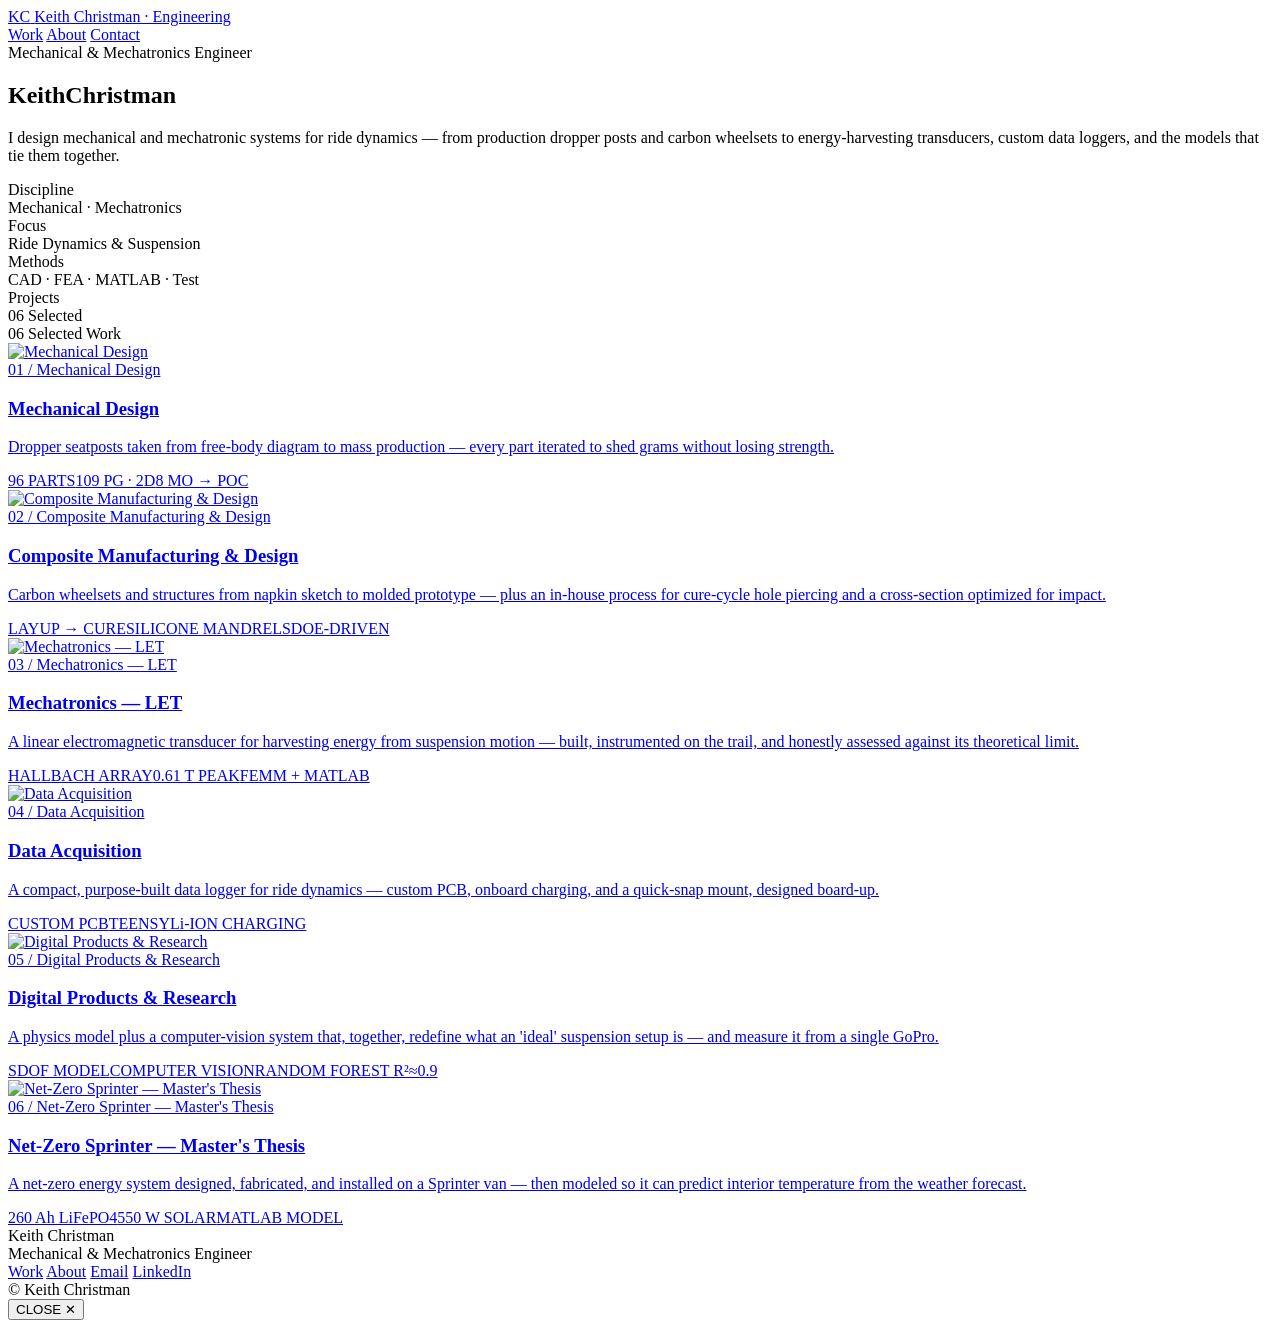
==== index.html @ a3cd7d82 "Add files via upload" ====
<!doctype html>
<html lang="en">
<head>
<meta charset="utf-8">
<meta name="viewport" content="width=device-width, initial-scale=1">
<script>document.documentElement.classList.add('js')</script>
<title>Keith Christman — Mechanical &amp; Mechatronics Engineer</title>
<meta name="description" content="Engineering portfolio of Keith Christman: mechanical design, composites, mechatronics, data acquisition, and ride-dynamics research.">
<link rel="icon" href="favicon.svg" type="image/svg+xml">
<meta property="og:title" content="Keith Christman — Mechanical &amp; Mechatronics Engineer">
<meta property="og:description" content="Engineering portfolio of Keith Christman: mechanical design, composites, mechatronics, data acquisition, and ride-dynamics research.">
<meta property="og:type" content="website">
<link rel="preconnect" href="https://fonts.googleapis.com">
<link rel="preconnect" href="https://fonts.gstatic.com" crossorigin>
<link href="https://fonts.googleapis.com/css2?family=Archivo:wght@500;600;700;800&family=IBM+Plex+Mono:wght@400;500;600&family=IBM+Plex+Sans:wght@400;500;600&display=swap" rel="stylesheet">
<link rel="stylesheet" href="css/style.css">
</head>
<body>
<header class="nav"><div class="wrap">
  <a class="brand" href="index.html">
    <span class="mark">KC</span>
    <span class="who">Keith Christman · Engineering</span>
  </a>
  <nav class="nav-links">
    <a href="index.html#work">Work</a>
    <a href="about.html">About</a>
    <a href="mailto:keithschristman@gmail.com">Contact</a>
  </nav>
</div></header>
<main>
  <section class="hero"><div class="wrap">
    <span class="eyebrow">Mechanical &amp; Mechatronics Engineer</span>
    <h1>Keith<span class="l2">Christman</span></h1>
    <p class="thesis">I design mechanical and mechatronic systems for ride dynamics —
      from production dropper posts and carbon wheelsets to energy-harvesting transducers,
      custom data loggers, and the models that tie them together.</p>
    <div class="titleblock">
      <div class="cell"><div class="k">Discipline</div><div class="v">Mechanical · Mechatronics</div></div>
      <div class="cell"><div class="k">Focus</div><div class="v">Ride Dynamics &amp; Suspension</div></div>
      <div class="cell"><div class="k">Methods</div><div class="v">CAD · FEA · MATLAB · Test</div></div>
      <div class="cell"><div class="k">Projects</div><div class="v">06 Selected</div></div>
    </div>
  </div></section>

  <section class="work" id="work"><div class="wrap">
    <div class="dim ticked"><span class="lab"><span class="n">06</span> Selected Work</span></div>
    <div class="grid">
      <a class="card reveal" href="projects/mechanical-design.html">
        <div class="shot"><img src="images/mechanical-design/4-1.webp" alt="Mechanical Design" loading="lazy"></div>
        <div class="body">
          <span class="tag"><span class="n">01</span> / Mechanical Design</span>
          <h3>Mechanical Design</h3>
          <p class="desc">Dropper seatposts taken from free-body diagram to mass production — every part iterated to shed grams without losing strength.</p>
          <div class="stats"><span class="chip">96 PARTS</span><span class="chip">109 PG · 2D</span><span class="chip">8 MO → POC</span></div>
        </div>
      </a>
      <a class="card reveal" href="projects/composites.html">
        <div class="shot"><img src="images/composites/20150615_-brakethrough-media_a22y3850.webp" alt="Composite Manufacturing &amp; Design" loading="lazy"></div>
        <div class="body">
          <span class="tag"><span class="n">02</span> / Composite Manufacturing &amp; Design</span>
          <h3>Composite Manufacturing &amp; Design</h3>
          <p class="desc">Carbon wheelsets and structures from napkin sketch to molded prototype — plus an in-house process for cure-cycle hole piercing and a cross-section optimized for impact.</p>
          <div class="stats"><span class="chip">LAYUP → CURE</span><span class="chip">SILICONE MANDRELS</span><span class="chip">DOE-DRIVEN</span></div>
        </div>
      </a>
      <a class="card reveal" href="projects/mechatronics.html">
        <div class="shot"><img src="images/mechatronics/front.webp" alt="Mechatronics — LET" loading="lazy"></div>
        <div class="body">
          <span class="tag"><span class="n">03</span> / Mechatronics — LET</span>
          <h3>Mechatronics — LET</h3>
          <p class="desc">A linear electromagnetic transducer for harvesting energy from suspension motion — built, instrumented on the trail, and honestly assessed against its theoretical limit.</p>
          <div class="stats"><span class="chip">HALLBACH ARRAY</span><span class="chip">0.61 T PEAK</span><span class="chip">FEMM + MATLAB</span></div>
        </div>
      </a>
      <a class="card reveal" href="projects/data-acquisition.html">
        <div class="shot"><img src="images/data-acquisition/5.webp" alt="Data Acquisition" loading="lazy"></div>
        <div class="body">
          <span class="tag"><span class="n">04</span> / Data Acquisition</span>
          <h3>Data Acquisition</h3>
          <p class="desc">A compact, purpose-built data logger for ride dynamics — custom PCB, onboard charging, and a quick-snap mount, designed board-up.</p>
          <div class="stats"><span class="chip">CUSTOM PCB</span><span class="chip">TEENSY</span><span class="chip">Li-ION CHARGING</span></div>
        </div>
      </a>
      <a class="card reveal" href="projects/digital-products.html">
        <div class="shot"><img src="images/digital-products/cv-pose-tracking.webp" alt="Digital Products &amp; Research" loading="lazy"></div>
        <div class="body">
          <span class="tag"><span class="n">05</span> / Digital Products &amp; Research</span>
          <h3>Digital Products &amp; Research</h3>
          <p class="desc">A physics model plus a computer-vision system that, together, redefine what an &#x27;ideal&#x27; suspension setup is — and measure it from a single GoPro.</p>
          <div class="stats"><span class="chip">SDOF MODEL</span><span class="chip">COMPUTER VISION</span><span class="chip">RANDOM FOREST R²≈0.9</span></div>
        </div>
      </a>
      <a class="card reveal" href="projects/van-build.html">
        <div class="shot"><img src="images/van-build/img_20190921_190736.webp" alt="Net-Zero Sprinter — Master&#x27;s Thesis" loading="lazy"></div>
        <div class="body">
          <span class="tag"><span class="n">06</span> / Net-Zero Sprinter — Master&#x27;s Thesis</span>
          <h3>Net-Zero Sprinter — Master&#x27;s Thesis</h3>
          <p class="desc">A net-zero energy system designed, fabricated, and installed on a Sprinter van — then modeled so it can predict interior temperature from the weather forecast.</p>
          <div class="stats"><span class="chip">260 Ah LiFePO4</span><span class="chip">550 W SOLAR</span><span class="chip">MATLAB MODEL</span></div>
        </div>
      </a>
    </div>
  </div></section>
</main>
<footer><div class="wrap">
  <div>
    <div class="who">Keith Christman</div>
    <div class="meta">Mechanical &amp; Mechatronics Engineer</div>
  </div>
  <nav class="links">
    <a href="index.html#work">Work</a>
    <a href="about.html">About</a>
    <a href="mailto:keithschristman@gmail.com">Email</a>
    <a href="https://www.linkedin.com/in/keith-christman-300a68103">LinkedIn</a>
  </nav>
  <div class="meta">© <span id="yr"></span> Keith Christman</div>
</div></footer>
<div class="lb" id="lb" role="dialog" aria-modal="true" aria-label="Image viewer">
  <button class="x" id="lbx" aria-label="Close">CLOSE ✕</button>
  <img id="lbimg" alt="">
</div>
<script src="js/main.js"></script>
</body></html>
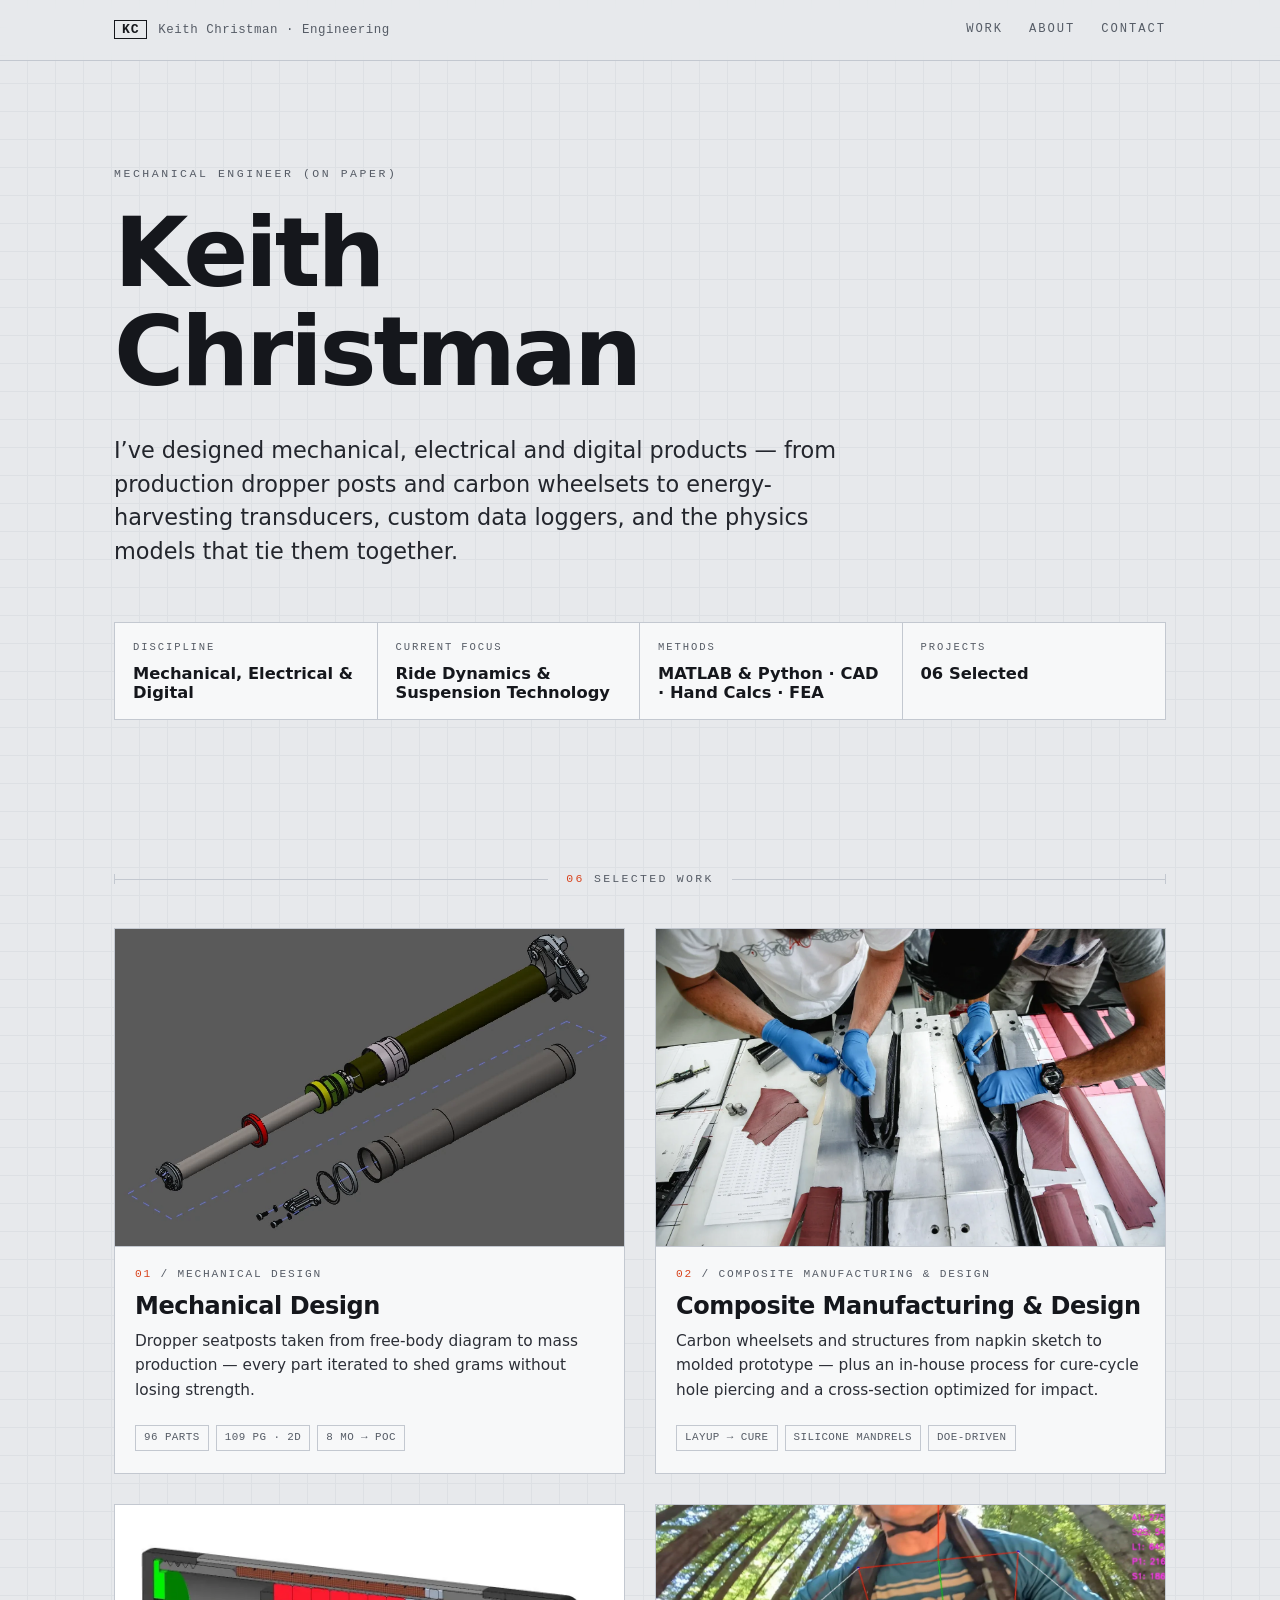
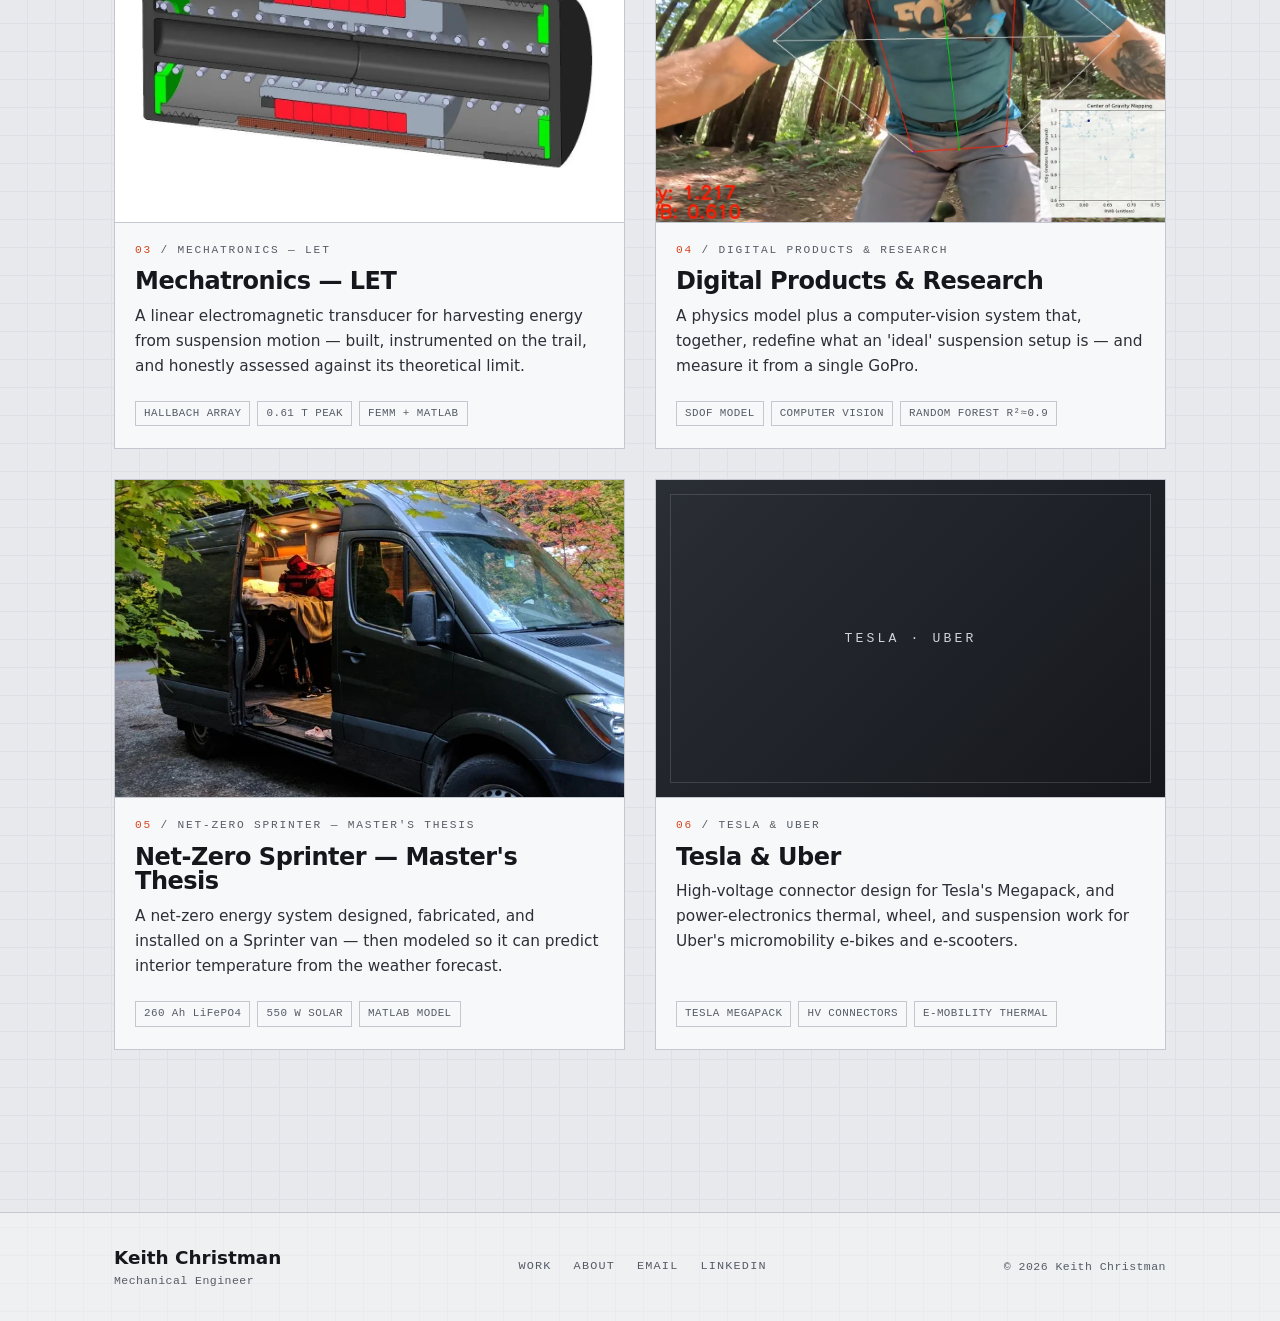
==== commit bf1a484a: "Add files via upload" ====
--- a/index.html
+++ b/index.html
@@ -4,10 +4,10 @@
 <meta charset="utf-8">
 <meta name="viewport" content="width=device-width, initial-scale=1">
 <script>document.documentElement.classList.add('js')</script>
-<title>Keith Christman — Mechanical &amp; Mechatronics Engineer</title>
+<title>Keith Christman — Mechanical Engineer</title>
 <meta name="description" content="Engineering portfolio of Keith Christman: mechanical design, composites, mechatronics, data acquisition, and ride-dynamics research.">
 <link rel="icon" href="favicon.svg" type="image/svg+xml">
-<meta property="og:title" content="Keith Christman — Mechanical &amp; Mechatronics Engineer">
+<meta property="og:title" content="Keith Christman — Mechanical Engineer">
 <meta property="og:description" content="Engineering portfolio of Keith Christman: mechanical design, composites, mechatronics, data acquisition, and ride-dynamics research.">
 <meta property="og:type" content="website">
 <link rel="preconnect" href="https://fonts.googleapis.com">
@@ -29,15 +29,15 @@
 </div></header>
 <main>
   <section class="hero"><div class="wrap">
-    <span class="eyebrow">Mechanical &amp; Mechatronics Engineer</span>
+    <span class="eyebrow">Mechanical Engineer (on paper)</span>
     <h1>Keith<span class="l2">Christman</span></h1>
-    <p class="thesis">I design mechanical and mechatronic systems for ride dynamics —
+    <p class="thesis">I&rsquo;ve designed mechanical, electrical and digital products &mdash;
       from production dropper posts and carbon wheelsets to energy-harvesting transducers,
-      custom data loggers, and the models that tie them together.</p>
+      custom data loggers, and the physics models that tie them together.</p>
     <div class="titleblock">
-      <div class="cell"><div class="k">Discipline</div><div class="v">Mechanical · Mechatronics</div></div>
-      <div class="cell"><div class="k">Focus</div><div class="v">Ride Dynamics &amp; Suspension</div></div>
-      <div class="cell"><div class="k">Methods</div><div class="v">CAD · FEA · MATLAB · Test</div></div>
+      <div class="cell"><div class="k">Discipline</div><div class="v">Mechanical, Electrical &amp; Digital</div></div>
+      <div class="cell"><div class="k">Current Focus</div><div class="v">Ride Dynamics &amp; Suspension Technology</div></div>
+      <div class="cell"><div class="k">Methods</div><div class="v">MATLAB &amp; Python · CAD · Hand Calcs · FEA</div></div>
       <div class="cell"><div class="k">Projects</div><div class="v">06 Selected</div></div>
     </div>
   </div></section>
@@ -72,19 +72,10 @@
           <div class="stats"><span class="chip">HALLBACH ARRAY</span><span class="chip">0.61 T PEAK</span><span class="chip">FEMM + MATLAB</span></div>
         </div>
       </a>
-      <a class="card reveal" href="projects/data-acquisition.html">
-        <div class="shot"><img src="images/data-acquisition/5.webp" alt="Data Acquisition" loading="lazy"></div>
-        <div class="body">
-          <span class="tag"><span class="n">04</span> / Data Acquisition</span>
-          <h3>Data Acquisition</h3>
-          <p class="desc">A compact, purpose-built data logger for ride dynamics — custom PCB, onboard charging, and a quick-snap mount, designed board-up.</p>
-          <div class="stats"><span class="chip">CUSTOM PCB</span><span class="chip">TEENSY</span><span class="chip">Li-ION CHARGING</span></div>
-        </div>
-      </a>
       <a class="card reveal" href="projects/digital-products.html">
         <div class="shot"><img src="images/digital-products/cv-pose-tracking.webp" alt="Digital Products &amp; Research" loading="lazy"></div>
         <div class="body">
-          <span class="tag"><span class="n">05</span> / Digital Products &amp; Research</span>
+          <span class="tag"><span class="n">04</span> / Digital Products &amp; Research</span>
           <h3>Digital Products &amp; Research</h3>
           <p class="desc">A physics model plus a computer-vision system that, together, redefine what an &#x27;ideal&#x27; suspension setup is — and measure it from a single GoPro.</p>
           <div class="stats"><span class="chip">SDOF MODEL</span><span class="chip">COMPUTER VISION</span><span class="chip">RANDOM FOREST R²≈0.9</span></div>
@@ -93,10 +84,19 @@
       <a class="card reveal" href="projects/van-build.html">
         <div class="shot"><img src="images/van-build/img_20190921_190736.webp" alt="Net-Zero Sprinter — Master&#x27;s Thesis" loading="lazy"></div>
         <div class="body">
-          <span class="tag"><span class="n">06</span> / Net-Zero Sprinter — Master&#x27;s Thesis</span>
+          <span class="tag"><span class="n">05</span> / Net-Zero Sprinter — Master&#x27;s Thesis</span>
           <h3>Net-Zero Sprinter — Master&#x27;s Thesis</h3>
           <p class="desc">A net-zero energy system designed, fabricated, and installed on a Sprinter van — then modeled so it can predict interior temperature from the weather forecast.</p>
           <div class="stats"><span class="chip">260 Ah LiFePO4</span><span class="chip">550 W SOLAR</span><span class="chip">MATLAB MODEL</span></div>
+        </div>
+      </a>
+      <a class="card reveal" href="projects/tesla-uber.html">
+        <div class="shot ph"><span class="lab">Tesla · Uber</span></div>
+        <div class="body">
+          <span class="tag"><span class="n">06</span> / Tesla &amp; Uber</span>
+          <h3>Tesla &amp; Uber</h3>
+          <p class="desc">High-voltage connector design for Tesla&#x27;s Megapack, and power-electronics thermal, wheel, and suspension work for Uber&#x27;s micromobility e-bikes and e-scooters.</p>
+          <div class="stats"><span class="chip">TESLA MEGAPACK</span><span class="chip">HV CONNECTORS</span><span class="chip">E-MOBILITY THERMAL</span></div>
         </div>
       </a>
     </div>
@@ -105,7 +105,7 @@
 <footer><div class="wrap">
   <div>
     <div class="who">Keith Christman</div>
-    <div class="meta">Mechanical &amp; Mechatronics Engineer</div>
+    <div class="meta">Mechanical Engineer</div>
   </div>
   <nav class="links">
     <a href="index.html#work">Work</a>
--- a/css/style.css
+++ b/css/style.css
@@ -0,0 +1,357 @@
+/* =========================================================================
+   Keith Christman — Engineering Portfolio
+   Visual language: technical drafting. Drafting-grid ground, hairline frames,
+   dimension-line dividers, monospace data callouts, a single anodized accent.
+   ========================================================================= */
+
+:root{
+  --bg:        #e7e9ec;   /* cool drafting-paper gray            */
+  --surface:   #f7f8f9;   /* near-white sheet                    */
+  --ink:       #15171c;   /* drafting ink (near-black)           */
+  --graphite:  #565c66;   /* secondary text / dimension lines    */
+  --line:      #c3c8d0;   /* hairlines                           */
+  --line-soft: #dde0e4;   /* faint grid lines                    */
+  --accent:    #d8451f;   /* anodized safety orange              */
+  --accent-dk: #b5350f;
+
+  --maxw: 1180px;
+  --gut: clamp(20px, 5vw, 64px);
+
+  --f-disp: "Archivo", system-ui, sans-serif;
+  --f-body: "IBM Plex Sans", system-ui, sans-serif;
+  --f-mono: "IBM Plex Mono", ui-monospace, monospace;
+
+  --ease: cubic-bezier(.22,.61,.36,1);
+}
+
+*{ box-sizing:border-box; }
+html{ -webkit-text-size-adjust:100%; scroll-behavior:smooth; }
+@media (prefers-reduced-motion: reduce){ html{ scroll-behavior:auto; } }
+
+body{
+  margin:0;
+  font-family:var(--f-body);
+  color:var(--ink);
+  background-color:var(--bg);
+  /* faint engineering grid */
+  background-image:
+    linear-gradient(var(--line-soft) 1px, transparent 1px),
+    linear-gradient(90deg, var(--line-soft) 1px, transparent 1px);
+  background-size: 28px 28px, 28px 28px;
+  background-position:-1px -1px;
+  font-size:17px;
+  line-height:1.62;
+  -webkit-font-smoothing:antialiased;
+  text-rendering:optimizeLegibility;
+}
+
+img{ max-width:100%; display:block; }
+a{ color:inherit; }
+
+/* ---- type ---------------------------------------------------------------- */
+h1,h2,h3{ font-family:var(--f-disp); font-weight:700; line-height:1.04;
+  letter-spacing:-.02em; margin:0; }
+p{ margin:0 0 1.1em; }
+.lede{ font-size:clamp(1.12rem,1.7vw,1.32rem); line-height:1.55; color:#23262d;
+  max-width:60ch; }
+
+.mono{ font-family:var(--f-mono); }
+.eyebrow{
+  font-family:var(--f-mono); font-size:.72rem; font-weight:500;
+  letter-spacing:.22em; text-transform:uppercase; color:var(--graphite);
+}
+.accent{ color:var(--accent); }
+
+/* ---- layout -------------------------------------------------------------- */
+.wrap{ max-width:var(--maxw); margin-inline:auto; padding-inline:var(--gut); }
+section{ position:relative; }
+
+/* dimension-line divider: hairline with vertical end ticks + centered label */
+.dim{
+  display:flex; align-items:center; gap:18px;
+  margin:0; padding-block:6px; color:var(--graphite);
+}
+.dim::before, .dim::after{
+  content:""; flex:1; height:10px;
+  background-image:
+    linear-gradient(var(--line),var(--line)),   /* horizontal rule */
+    linear-gradient(var(--line),var(--line));    /* end tick        */
+  background-size:100% 1px, 1px 10px;
+  background-repeat:no-repeat;
+}
+.dim::before{ background-position:center, left center; }
+.dim::after{  background-position:center, right center; }
+.dim .lab{
+  font-family:var(--f-mono); font-size:.72rem; letter-spacing:.2em;
+  text-transform:uppercase; white-space:nowrap; color:var(--graphite);
+}
+.dim .lab .n{ color:var(--accent); }
+/* left-weighted sub-dividers: short tick line, label, long line */
+.sub .dim::before{ flex:0 0 28px; }
+
+/* ---- top nav ------------------------------------------------------------- */
+.nav{
+  position:sticky; top:0; z-index:50;
+  background:rgba(231,233,236,.82);
+  backdrop-filter:saturate(140%) blur(8px);
+  border-bottom:1px solid var(--line);
+}
+.nav .wrap{ display:flex; align-items:center; justify-content:space-between;
+  height:60px; }
+.brand{ display:flex; align-items:baseline; gap:11px; text-decoration:none; }
+.brand .mark{
+  font-family:var(--f-mono); font-weight:600; letter-spacing:.06em;
+  border:1.5px solid var(--ink); padding:2px 7px; font-size:.82rem;
+  line-height:1; color:var(--ink);
+}
+.brand .who{ font-family:var(--f-mono); font-size:.78rem; letter-spacing:.04em;
+  color:var(--graphite); }
+.nav-links{ display:flex; gap:26px; }
+.nav-links a{
+  font-family:var(--f-mono); font-size:.76rem; letter-spacing:.16em;
+  text-transform:uppercase; text-decoration:none; color:var(--graphite);
+  padding-block:4px; position:relative;
+}
+.nav-links a:hover, .nav-links a[aria-current="page"]{ color:var(--ink); }
+.nav-links a[aria-current="page"]::after{
+  content:""; position:absolute; left:0; right:0; bottom:-2px; height:2px;
+  background:var(--accent);
+}
+@media (max-width:560px){
+  .brand .who{ display:none; }
+  .nav-links{ gap:18px; }
+}
+
+/* ---- hero / title block -------------------------------------------------- */
+.hero{ padding-top:clamp(48px,9vw,104px); padding-bottom:clamp(36px,6vw,72px); }
+.hero .eyebrow{ display:block; margin-bottom:20px; }
+.hero h1{
+  font-size:clamp(2.7rem,8.4vw,6rem); font-weight:800; letter-spacing:-.035em;
+  margin-bottom:.32em;
+}
+.hero h1 .l2{ display:block; }
+.hero .thesis{ max-width:54ch; font-size:clamp(1.1rem,1.8vw,1.4rem);
+  line-height:1.5; color:#23262d; }
+
+/* title block — drawing-style data strip */
+.titleblock{
+  margin-top:clamp(34px,5vw,54px);
+  border:1px solid var(--line); background:var(--surface);
+  display:grid; grid-template-columns:repeat(4,1fr);
+}
+.titleblock .cell{
+  padding:16px 18px; border-right:1px solid var(--line);
+}
+.titleblock .cell:last-child{ border-right:0; }
+.titleblock .k{ font-family:var(--f-mono); font-size:.66rem; letter-spacing:.18em;
+  text-transform:uppercase; color:var(--graphite); margin-bottom:7px; }
+.titleblock .v{ font-family:var(--f-disp); font-weight:600; font-size:1.02rem;
+  line-height:1.2; }
+@media (max-width:720px){
+  .titleblock{ grid-template-columns:repeat(2,1fr); }
+  .titleblock .cell:nth-child(2){ border-right:0; }
+  .titleblock .cell:nth-child(1),.titleblock .cell:nth-child(2){
+    border-bottom:1px solid var(--line); }
+}
+
+/* ---- project index grid -------------------------------------------------- */
+.work{ padding-block:clamp(40px,6vw,72px); }
+.work .dim{ margin-bottom:34px; }
+.grid{
+  display:grid; grid-template-columns:repeat(2,1fr);
+  gap:clamp(18px,2.4vw,30px);
+}
+@media (max-width:760px){ .grid{ grid-template-columns:1fr; } }
+
+.card{
+  --c:var(--line);
+  display:flex; flex-direction:column;
+  background:var(--surface); border:1px solid var(--c);
+  text-decoration:none; color:inherit; position:relative;
+  transition:border-color .3s var(--ease), transform .3s var(--ease);
+}
+.card:hover{ border-color:var(--ink); transform:translateY(-3px); }
+.card .shot{ aspect-ratio:16/10; overflow:hidden; background:#dfe2e6;
+  border-bottom:1px solid var(--c); }
+.card .shot img{ width:100%; height:100%; object-fit:cover;
+  transition:transform .55s var(--ease); }
+.card:hover .shot img{ transform:scale(1.035); }
+.card .body{ padding:18px 20px 22px; display:flex; flex-direction:column;
+  flex:1; gap:10px; }
+.card .tag{ font-family:var(--f-mono); font-size:.7rem; letter-spacing:.16em;
+  text-transform:uppercase; color:var(--graphite); }
+.card .tag .n{ color:var(--accent); }
+.card h3{ font-size:1.5rem; letter-spacing:-.02em; }
+.card .desc{ font-size:.96rem; color:#2c2f37; margin:0; }
+.card .stats{ margin-top:auto; padding-top:12px; display:flex; flex-wrap:wrap;
+  gap:7px; }
+.chip{
+  font-family:var(--f-mono); font-size:.68rem; letter-spacing:.04em;
+  color:var(--graphite); border:1px solid var(--line); padding:3px 8px;
+  white-space:nowrap;
+}
+.card:hover .chip{ border-color:#aeb4bd; }
+/* corner crop ticks on hover */
+.card::before,.card::after{
+  content:""; position:absolute; width:9px; height:9px; pointer-events:none;
+  opacity:0; transition:opacity .3s var(--ease);
+}
+.card::before{ top:-1px; left:-1px; border-top:2px solid var(--accent);
+  border-left:2px solid var(--accent); }
+.card::after{ bottom:-1px; right:-1px; border-bottom:2px solid var(--accent);
+  border-right:2px solid var(--accent); }
+.card:hover::before,.card:hover::after{ opacity:1; }
+
+/* ---- project page -------------------------------------------------------- */
+.crumb{ padding-top:30px; }
+.crumb a{ font-family:var(--f-mono); font-size:.74rem; letter-spacing:.12em;
+  text-transform:uppercase; color:var(--graphite); text-decoration:none; }
+.crumb a:hover{ color:var(--accent); }
+
+.phead{ padding-top:22px; padding-bottom:clamp(30px,5vw,52px); }
+.phead .tag{ font-family:var(--f-mono); font-size:.74rem; letter-spacing:.2em;
+  text-transform:uppercase; color:var(--graphite); display:block;
+  margin-bottom:18px; }
+.phead .tag .n{ color:var(--accent); }
+.phead h1{ font-size:clamp(2.2rem,5.4vw,3.7rem); font-weight:800;
+  letter-spacing:-.03em; margin-bottom:.5em; max-width:18ch; }
+.phead .lede{ margin-bottom:1.4em; }
+
+.statrow{ display:flex; flex-wrap:wrap; gap:10px; margin-top:6px; }
+.statrow .chip{ font-size:.74rem; padding:5px 11px; }
+
+.dl{ display:inline-flex; align-items:center; gap:9px; margin-top:26px;
+  font-family:var(--f-mono); font-size:.78rem; letter-spacing:.06em;
+  text-decoration:none; color:var(--ink);
+  border:1.5px solid var(--ink); padding:10px 16px; background:transparent;
+  transition:background .25s var(--ease), color .25s var(--ease); }
+.dl:hover{ background:var(--ink); color:var(--surface); }
+.dl svg{ width:15px; height:15px; }
+.actions{ display:flex; flex-wrap:wrap; gap:12px; margin-top:26px; }
+.actions .dl{ margin-top:0; }
+
+/* video + youtube share the framed-plate look but go edge-to-edge on black */
+figure.fig.media .imgwrap,
+figure.fig.embed .imgwrap{ padding:0; background:#0c0d10; }
+figure.fig.media video{ display:block; width:auto; max-width:100%; height:auto;
+  max-height:72vh; margin:0 auto; background:#0c0d10; border:0; }
+figure.fig.embed .frame{ position:relative; width:100%; aspect-ratio:16/9; }
+figure.fig.embed iframe{ position:absolute; inset:0; width:100%; height:100%; border:0; }
+
+/* image-less project card: a quiet graphite plate with a mono label */
+.card .shot.ph{ display:flex; align-items:center; justify-content:center;
+  background:linear-gradient(135deg,#2a2e35,#15171c); position:relative; }
+.card .shot.ph .lab{ font-family:var(--f-mono); font-size:.82rem; letter-spacing:.24em;
+  text-transform:uppercase; color:#cfd3da; text-align:center; }
+.card .shot.ph::after{ content:""; position:absolute; inset:14px;
+  border:1px solid rgba(255,255,255,.14); }
+
+/* prose blocks within project pages */
+.prose{ max-width:68ch; }
+.prose p{ color:#23262d; }
+.prose h2{ font-size:clamp(1.5rem,2.6vw,2rem); margin:1.6em 0 .5em; }
+
+/* sub-section header (dimension divider, left-weighted) */
+.sub{ margin:clamp(40px,6vw,72px) 0 26px; }
+.sub .dim .lab{ font-size:.74rem; }
+
+/* figures */
+.figs{ display:grid; gap:clamp(16px,2.2vw,28px); align-items:start; }
+.figs.two{ grid-template-columns:repeat(2,1fr); }
+.figs.three{ grid-template-columns:repeat(3,1fr); }
+@media (max-width:820px){ .figs.two,.figs.three{ grid-template-columns:1fr; } }
+
+figure.fig{ margin:0; background:var(--surface); border:1px solid var(--line);
+  overflow:hidden; display:flex; flex-direction:column; }
+/* default: a matted plate — image floats on a mat inside a hairline, so even
+   white-background CAD/line art reads as a framed sheet rather than a void.
+   Image sizes to its own content; no forced cell height, so no ragged gaps. */
+figure.fig .imgwrap{ background:#e9ebee; cursor:zoom-in;
+  padding:clamp(12px,1.8vw,20px); display:flex; align-items:center;
+  justify-content:center; }
+figure.fig img{ width:auto; max-width:100%; height:auto;
+  max-height:clamp(280px,42vh,460px); object-fit:contain;
+  background:#fff; border:1px solid var(--line); }
+/* cover figures: edge-to-edge photographic crop, uniform ratio */
+figure.fig.cover .imgwrap{ aspect-ratio:16/10; padding:0; }
+figure.fig.cover img{ width:100%; height:100%; max-height:none;
+  object-fit:cover; background:none; border:0; }
+figure.fig figcaption{
+  font-family:var(--f-mono); font-size:.72rem; letter-spacing:.03em;
+  color:var(--graphite); padding:11px 14px; border-top:1px solid var(--line);
+  line-height:1.45; background:var(--surface); }
+figure.fig figcaption .fn{ color:var(--accent); margin-right:8px; }
+
+.pnav{ display:flex; justify-content:space-between; gap:16px;
+  border-top:1px solid var(--line); margin-top:clamp(48px,7vw,84px);
+  padding-block:30px; }
+.pnav a{ font-family:var(--f-mono); font-size:.78rem; letter-spacing:.08em;
+  text-decoration:none; color:var(--graphite); max-width:48%; }
+.pnav a:hover{ color:var(--accent); }
+.pnav .d{ font-size:.66rem; letter-spacing:.18em; text-transform:uppercase;
+  display:block; margin-bottom:4px; }
+.pnav a.next{ text-align:right; margin-left:auto; }
+
+/* ---- about --------------------------------------------------------------- */
+.abt-grid{ display:grid; grid-template-columns:1.4fr 1fr;
+  gap:clamp(28px,5vw,64px); align-items:start; }
+@media (max-width:820px){ .abt-grid{ grid-template-columns:1fr; } }
+.caps{ border:1px solid var(--line); background:var(--surface); }
+.caps .h{ font-family:var(--f-mono); font-size:.68rem; letter-spacing:.18em;
+  text-transform:uppercase; color:var(--graphite); padding:14px 16px;
+  border-bottom:1px solid var(--line); }
+.caps ul{ margin:0; padding:6px 0; list-style:none; }
+.caps li{ font-family:var(--f-mono); font-size:.82rem; color:#23262d;
+  padding:7px 16px; display:flex; gap:12px; }
+.caps li .b{ color:var(--accent); }
+
+/* ---- footer -------------------------------------------------------------- */
+footer{ border-top:1px solid var(--line); margin-top:clamp(50px,8vw,90px);
+  background:rgba(247,248,249,.5); }
+footer .wrap{ display:flex; flex-wrap:wrap; gap:18px 40px;
+  justify-content:space-between; align-items:center; padding-block:30px; }
+footer .who{ font-family:var(--f-disp); font-weight:700; font-size:1.15rem; }
+footer .meta{ font-family:var(--f-mono); font-size:.72rem; letter-spacing:.04em;
+  color:var(--graphite); }
+footer a{ color:var(--graphite); text-decoration:none; }
+footer a:hover{ color:var(--accent); }
+footer .links{ display:flex; gap:22px; font-family:var(--f-mono);
+  font-size:.74rem; letter-spacing:.1em; text-transform:uppercase; }
+
+/* ---- entrance ------------------------------------------------------------ */
+/* Content is ALWAYS visible — nothing is hidden waiting on a script. The only
+   motion is one self-completing load fade on the hero (fill-mode lands it on
+   the final state, so it can never get stuck mid-animation). */
+.reveal{ opacity:1; transform:none; }
+@keyframes riseIn{ from{ opacity:0; transform:translateY(14px); }
+  to{ opacity:1; transform:none; } }
+.hero .eyebrow,.hero h1,.hero .thesis,.hero .titleblock{
+  animation:riseIn .7s var(--ease) both; }
+.hero h1{ animation-delay:.05s; }
+.hero .thesis{ animation-delay:.12s; }
+.hero .titleblock{ animation-delay:.2s; }
+@media (prefers-reduced-motion: reduce){
+  .hero .eyebrow,.hero h1,.hero .thesis,.hero .titleblock{ animation:none; }
+  .card:hover{ transform:none; }
+  .card .shot img,.card:hover .shot img{ transition:none; transform:none; }
+}
+
+/* ---- lightbox ------------------------------------------------------------ */
+.lb{ position:fixed; inset:0; z-index:100; display:none;
+  background:rgba(18,20,24,.92); padding:4vmin;
+  align-items:center; justify-content:center; }
+.lb.open{ display:flex; }
+.lb img{ max-width:96vw; max-height:92vh; object-fit:contain;
+  border:1px solid #3a3d44; }
+.lb .x{ position:absolute; top:14px; right:18px; font-family:var(--f-mono);
+  font-size:.8rem; letter-spacing:.1em; color:#cfd3d8; background:none;
+  border:1px solid #4a4d55; padding:7px 12px; cursor:pointer; }
+.lb .x:hover{ color:#fff; border-color:#fff; }
+
+/* focus visibility */
+a:focus-visible, button:focus-visible{
+  outline:2px solid var(--accent); outline-offset:3px; }
+
+/* utility */
+.full{ width:100%; }
+.mt0{ margin-top:0; }
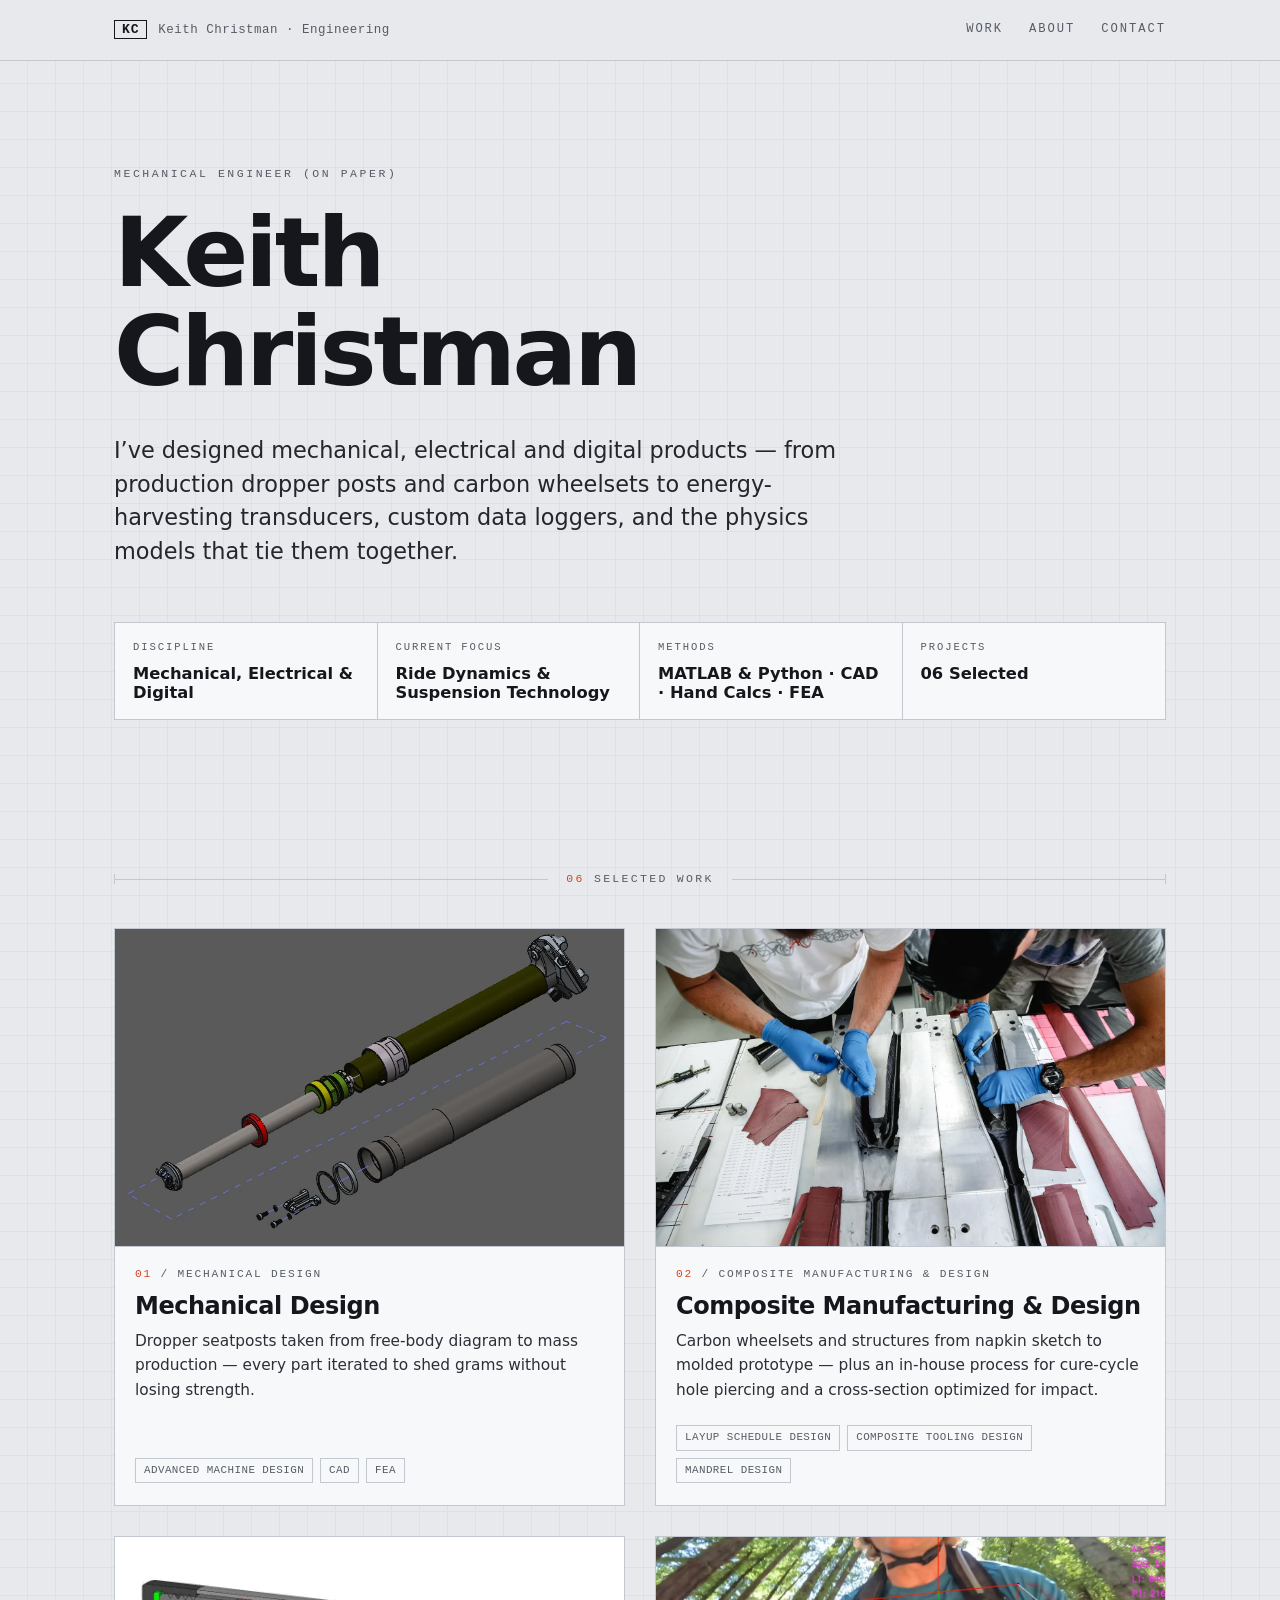
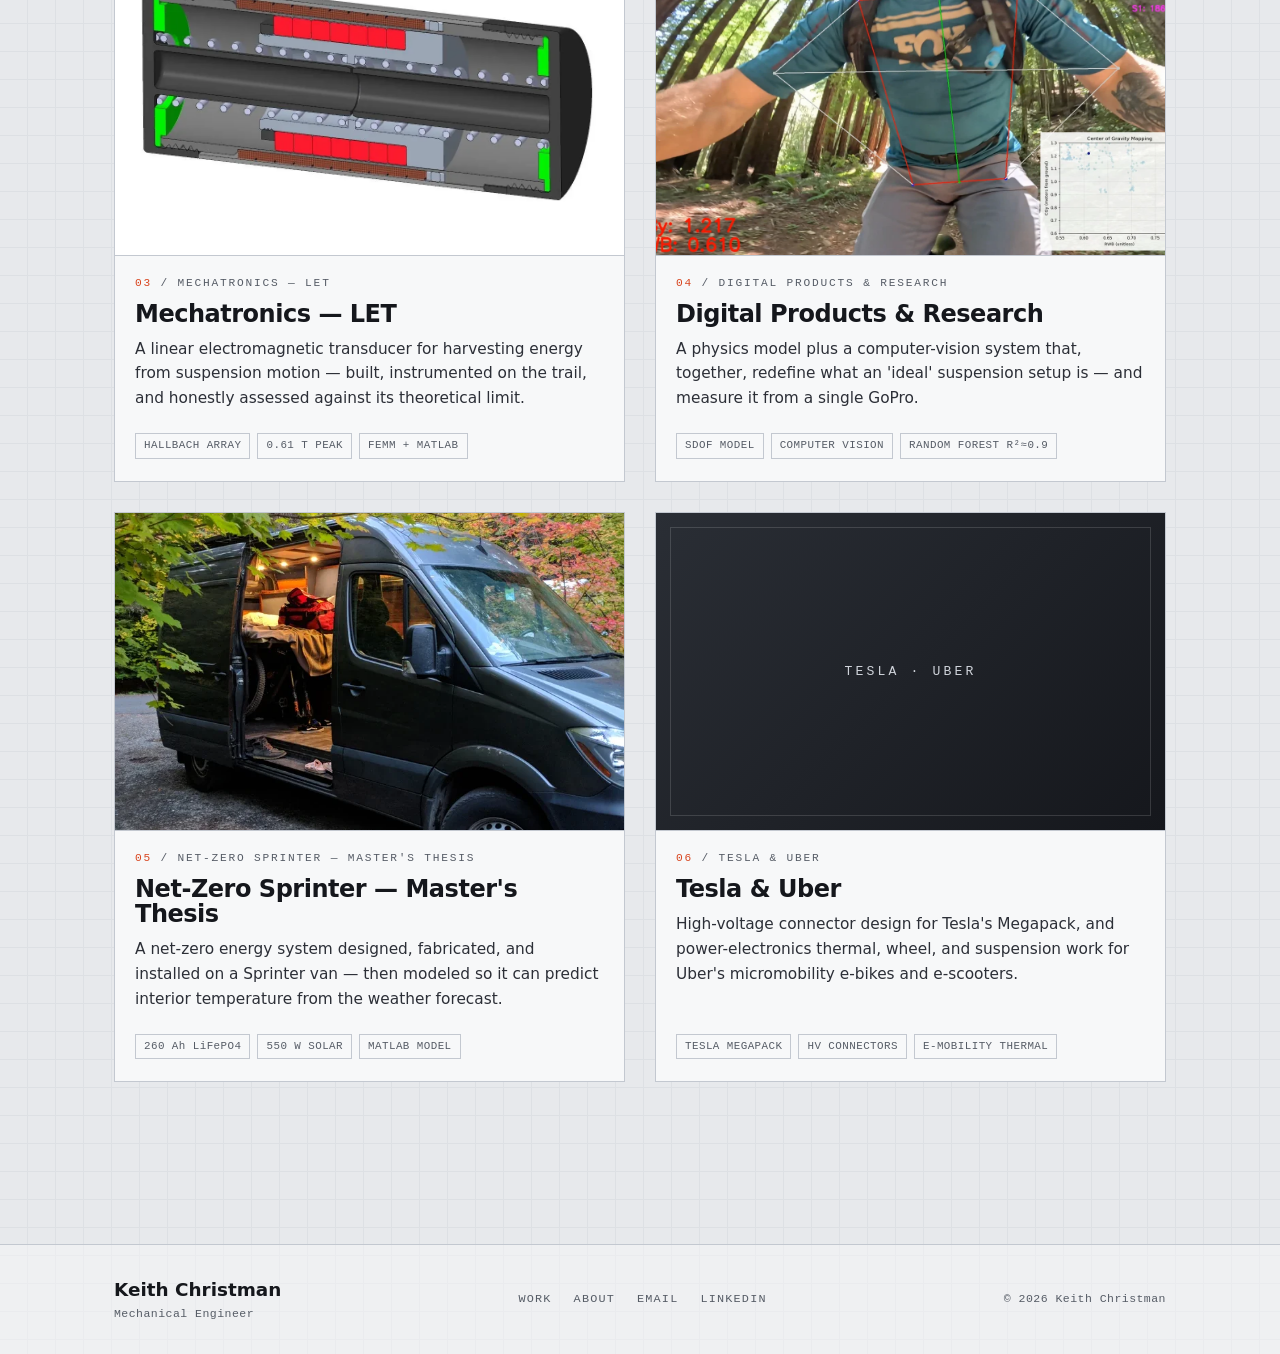
==== commit 841ec1f9: "Add files via upload" ====
--- a/index.html
+++ b/index.html
@@ -51,7 +51,7 @@
           <span class="tag"><span class="n">01</span> / Mechanical Design</span>
           <h3>Mechanical Design</h3>
           <p class="desc">Dropper seatposts taken from free-body diagram to mass production — every part iterated to shed grams without losing strength.</p>
-          <div class="stats"><span class="chip">96 PARTS</span><span class="chip">109 PG · 2D</span><span class="chip">8 MO → POC</span></div>
+          <div class="stats"><span class="chip">ADVANCED MACHINE DESIGN</span><span class="chip">CAD</span><span class="chip">FEA</span></div>
         </div>
       </a>
       <a class="card reveal" href="projects/composites.html">
@@ -60,7 +60,7 @@
           <span class="tag"><span class="n">02</span> / Composite Manufacturing &amp; Design</span>
           <h3>Composite Manufacturing &amp; Design</h3>
           <p class="desc">Carbon wheelsets and structures from napkin sketch to molded prototype — plus an in-house process for cure-cycle hole piercing and a cross-section optimized for impact.</p>
-          <div class="stats"><span class="chip">LAYUP → CURE</span><span class="chip">SILICONE MANDRELS</span><span class="chip">DOE-DRIVEN</span></div>
+          <div class="stats"><span class="chip">LAYUP SCHEDULE DESIGN</span><span class="chip">COMPOSITE TOOLING DESIGN</span><span class="chip">MANDREL DESIGN</span></div>
         </div>
       </a>
       <a class="card reveal" href="projects/mechatronics.html">
--- a/css/style.css
+++ b/css/style.css
@@ -53,7 +53,7 @@
   letter-spacing:-.02em; margin:0; }
 p{ margin:0 0 1.1em; }
 .lede{ font-size:clamp(1.12rem,1.7vw,1.32rem); line-height:1.55; color:#23262d;
-  max-width:60ch; }
+  max-width:none; }
 
 .mono{ font-family:var(--f-mono); }
 .eyebrow{
@@ -230,6 +230,24 @@
 .actions{ display:flex; flex-wrap:wrap; gap:12px; margin-top:26px; }
 .actions .dl{ margin-top:0; }
 
+/* collapsible block (executive summary) — compact button like .dl */
+details.exsum{ margin:2px 0 14px; }
+details.exsum summary{ list-style:none; cursor:pointer; width:max-content; max-width:100%;
+  display:inline-flex; align-items:center; gap:9px;
+  padding:12px 22px; border:1px solid var(--ink); background:var(--surface);
+  font-family:var(--f-mono); font-size:.76rem; letter-spacing:.13em; text-transform:uppercase;
+  color:var(--ink); transition:background .2s var(--ease), color .2s var(--ease); }
+details.exsum summary::-webkit-details-marker{ display:none; }
+details.exsum summary:hover{ background:var(--ink); color:var(--surface); }
+details.exsum summary svg{ width:15px; height:15px; flex:none; }
+details.exsum summary .lbl{ flex:1; }
+details.exsum summary .chev{ width:8px; height:8px; flex:none;
+  border-right:1.5px solid currentColor; border-bottom:1.5px solid currentColor;
+  transform:rotate(45deg); transition:transform .25s var(--ease); }
+details.exsum[open] summary{ margin-bottom:20px; }
+details.exsum[open] summary .chev{ transform:rotate(-135deg); }
+details.exsum .prose{ padding:0; }
+
 /* video + youtube share the framed-plate look but go edge-to-edge on black */
 figure.fig.media .imgwrap,
 figure.fig.embed .imgwrap{ padding:0; background:#0c0d10; }
@@ -247,7 +265,7 @@
   border:1px solid rgba(255,255,255,.14); }
 
 /* prose blocks within project pages */
-.prose{ max-width:68ch; }
+.prose{ max-width:none; }
 .prose p{ color:#23262d; }
 .prose h2{ font-size:clamp(1.5rem,2.6vw,2rem); margin:1.6em 0 .5em; }
 
@@ -274,6 +292,7 @@
   background:#fff; border:1px solid var(--line); }
 /* cover figures: edge-to-edge photographic crop, uniform ratio */
 figure.fig.cover .imgwrap{ aspect-ratio:16/10; padding:0; }
+figure.fig.cover.tile .imgwrap{ aspect-ratio:1/1; }
 figure.fig.cover img{ width:100%; height:100%; max-height:none;
   object-fit:cover; background:none; border:0; }
 figure.fig figcaption{
